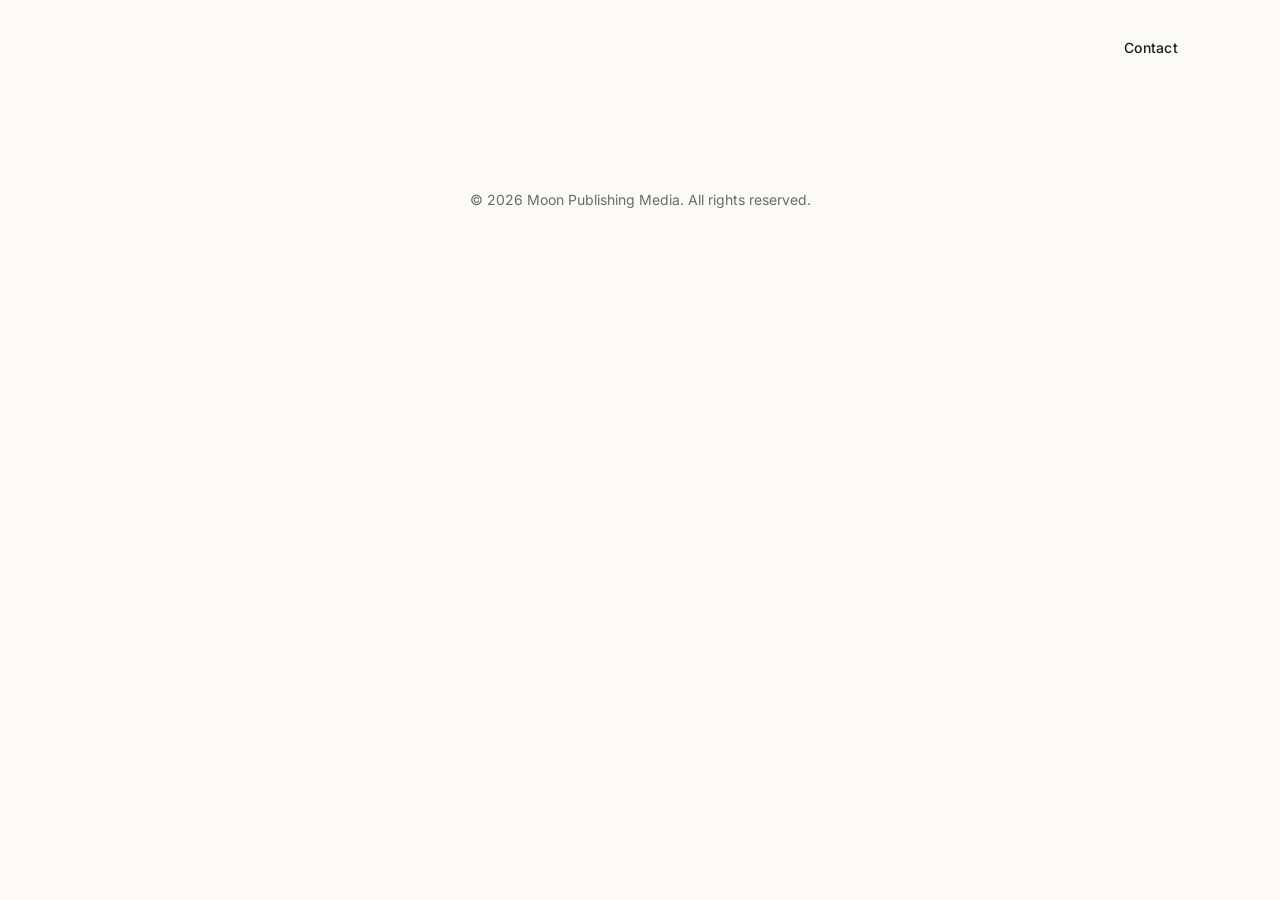
==== index.html @ 3772b5df "feat: Phase 2 foundational — shared header/footer, logo, base styles Add inline SVG crescent moon lo" ====
<!DOCTYPE html>
<html lang="en">
<head>
  <meta charset="UTF-8">
  <meta name="viewport" content="width=device-width, initial-scale=1.0">
  <title>Moon Publishing Media</title>
  <meta name="description" content="Moon Publishing Media is an independent publisher dedicated to wellness, self-care, and the stories that help us live better.">
  <link rel="preconnect" href="https://fonts.googleapis.com">
  <link rel="preconnect" href="https://fonts.gstatic.com" crossorigin>
  <link href="https://fonts.googleapis.com/css2?family=Cormorant+Garamond:wght@400;600;700&family=Inter:wght@400;500&display=swap" rel="stylesheet">
  <link rel="stylesheet" href="styles.css">
</head>
<body>
  <header class="site-header">
    <a href="/" class="logo-link" aria-label="Moon Publishing Media home">
      <svg role="img" aria-labelledby="logo-title logo-desc" viewBox="0 0 280 40" class="logo" xmlns="http://www.w3.org/2000/svg">
        <title id="logo-title">Moon Publishing Media</title>
        <desc id="logo-desc">Crescent moon icon with company wordmark</desc>
        <path d="M20 2C11 2 4 9.5 4 18.5S11 35 20 35c-5.5-3-9-8.5-9-15S14.5 5 20 2z" fill="currentColor"/>
        <text x="42" y="27" font-family="'Cormorant Garamond', serif" font-size="20" font-weight="600" fill="currentColor">Moon Publishing Media</text>
      </svg>
    </a>
    <nav>
      <a href="contact.html">Contact</a>
    </nav>
  </header>

  <main>
  </main>

  <footer class="site-footer">
    <p>&copy; 2026 Moon Publishing Media. All rights reserved.</p>
  </footer>
</body>
</html>
---- styles.css ----
/* ==========================================================================
   1. CSS Custom Properties
   ========================================================================== */

:root {
  /* Colors */
  --color-bg: #FAF9F6;
  --color-text: #1C1C1C;
  --color-accent: #C4A0A0;
  --color-text-muted: #6B6B6B;

  /* Typography */
  --font-heading: 'Cormorant Garamond', serif;
  --font-body: 'Inter', sans-serif;

  /* Font Sizes (1.25x modular scale with clamp) */
  --font-size-base: clamp(1rem, 1.5vw, 1.25rem);
  --font-size-sm: clamp(0.875rem, 1vw, 1rem);
  --font-size-lg: clamp(1.28rem, 2.5vw, 2rem);
  --font-size-xl: clamp(1.6rem, 3vw, 2.5rem);
  --font-size-2xl: clamp(2rem, 4vw, 3.125rem);

  /* Spacing */
  --spacing-unit: 1rem;
  --spacing-section: clamp(3rem, 8vw, 6rem);
  --spacing-page-margin: clamp(1.25rem, 4vw, 2rem);

  /* Layout */
  --max-width: 1140px;
}

/* ==========================================================================
   2. Reset
   ========================================================================== */

*,
*::before,
*::after {
  box-sizing: border-box;
  margin: 0;
  padding: 0;
}

body {
  line-height: 1.5;
  -webkit-font-smoothing: antialiased;
  -moz-osx-font-smoothing: grayscale;
}

img,
svg {
  display: block;
  max-width: 100%;
}

/* ==========================================================================
   3. Base / Typography
   ========================================================================== */

body {
  font-family: var(--font-body);
  font-size: var(--font-size-base);
  background-color: var(--color-bg);
  color: var(--color-text);
}

h1,
h2,
h3 {
  font-family: var(--font-heading);
  color: var(--color-text);
}

h1 {
  font-size: var(--font-size-2xl);
  font-weight: 700;
  line-height: 1.2;
}

h2 {
  font-size: var(--font-size-xl);
  font-weight: 600;
  line-height: 1.3;
}

h3 {
  font-size: var(--font-size-lg);
  font-weight: 600;
  line-height: 1.3;
}

a {
  color: var(--color-accent);
  text-decoration: underline;
  text-underline-offset: 0.15em;
}

a:hover {
  text-decoration-thickness: 2px;
}

a:focus-visible {
  outline: 2px solid var(--color-text);
  outline-offset: 2px;
}

/* ==========================================================================
   4. Layout
   ========================================================================== */

.site-header {
  display: flex;
  justify-content: space-between;
  align-items: center;
  padding: var(--spacing-unit) var(--spacing-page-margin);
  max-width: var(--max-width);
  margin: 0 auto;
}

main {
  max-width: var(--max-width);
  margin: 0 auto;
  padding: 0 var(--spacing-page-margin);
}

.site-footer {
  display: flex;
  flex-direction: column;
  align-items: center;
  padding: var(--spacing-section) var(--spacing-page-margin) calc(var(--spacing-unit) * 2);
  color: var(--color-text-muted);
  font-size: var(--font-size-sm);
}

/* ==========================================================================
   5. Components
   ========================================================================== */

/* Logo */
.logo-link {
  text-decoration: none;
  color: var(--color-text);
  display: flex;
  align-items: center;
}

.logo-link:hover {
  text-decoration: none;
}

.logo {
  max-width: 120px;
  height: auto;
  color: var(--color-text);
}

/* Nav */
.site-header nav a {
  font-family: var(--font-body);
  color: var(--color-text);
  text-decoration: none;
  font-size: var(--font-size-sm);
  font-weight: 500;
  letter-spacing: 0.02em;
}

.site-header nav a:hover {
  text-decoration: underline;
  text-underline-offset: 0.15em;
}

/* 6. Utilities */

/* ==========================================================================
   7. Media Queries (mobile-first, min-width)
   ========================================================================== */

@media (min-width: 768px) {
  .site-header {
    padding: calc(var(--spacing-unit) * 1.5) var(--spacing-page-margin);
  }

  .logo {
    max-width: 160px;
  }
}

@media (min-width: 1200px) {
  .site-header {
    padding: calc(var(--spacing-unit) * 2) var(--spacing-page-margin);
  }

  .logo {
    max-width: 180px;
  }
}
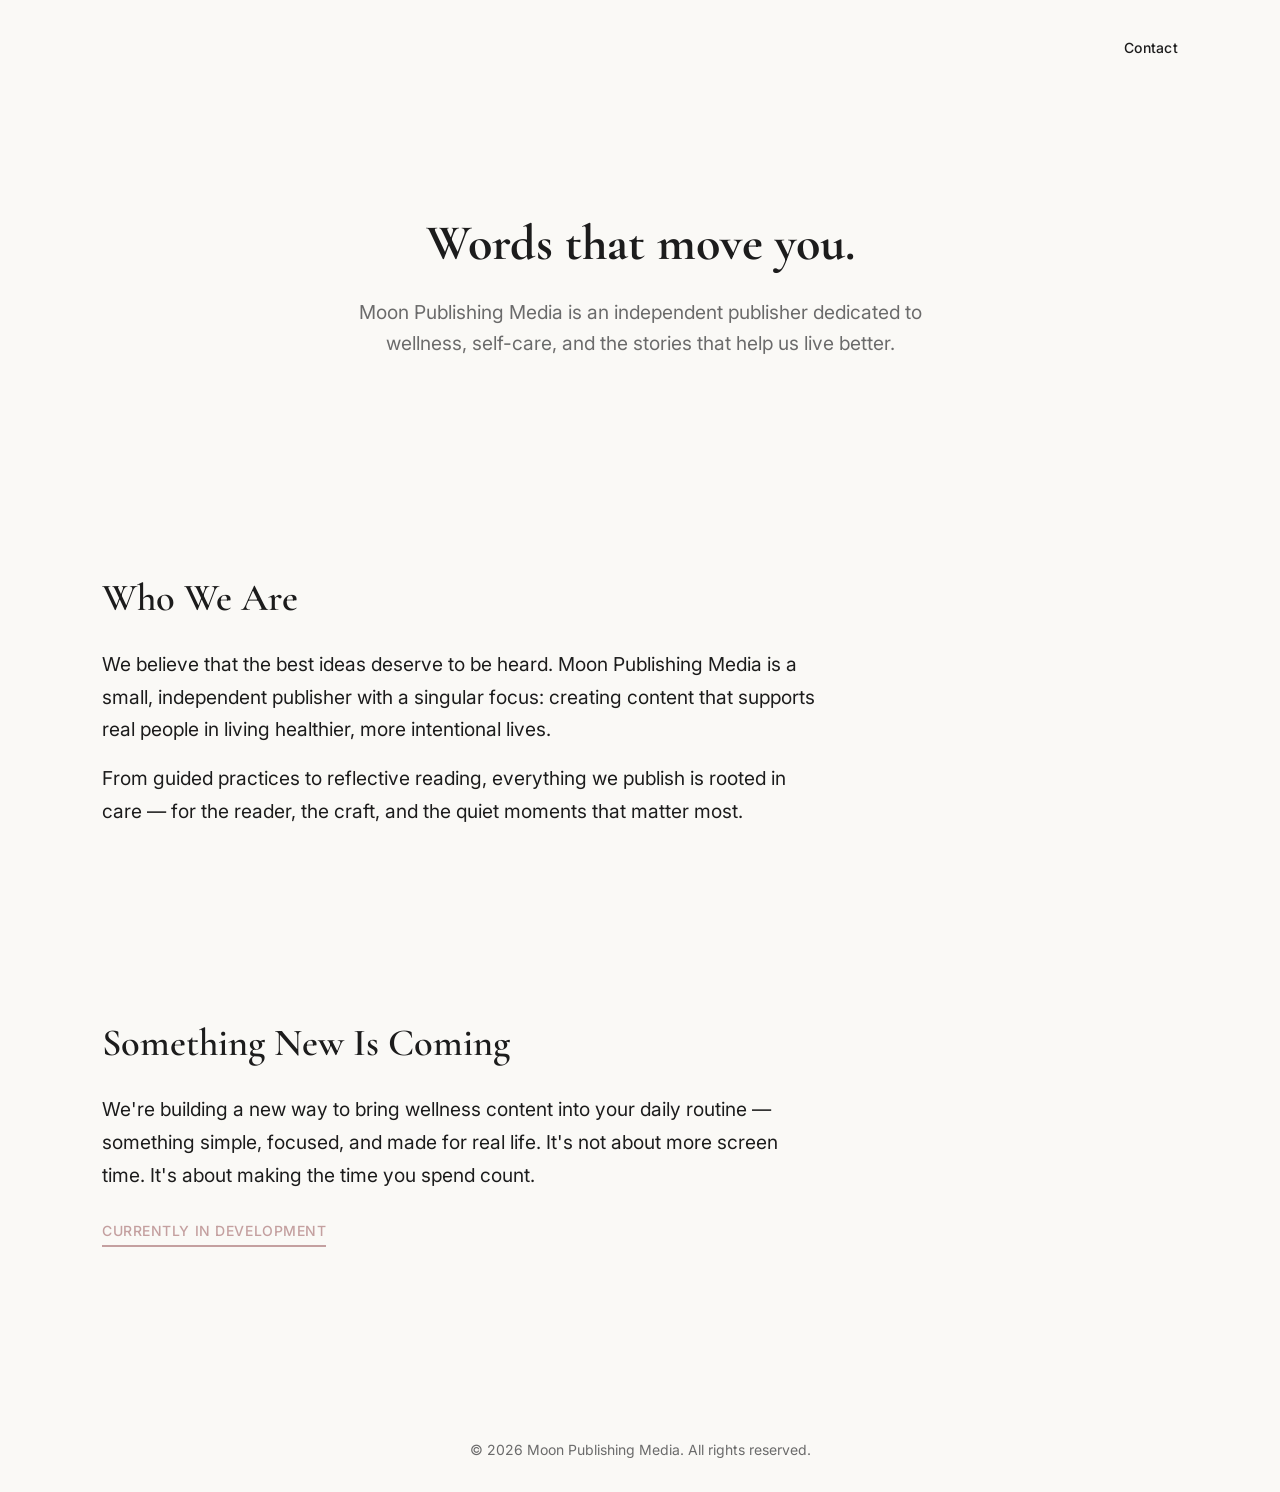
==== commit df7f8485: "feat: Phase 3 homepage content — hero, about, coming soon (US1) Add three content sections to index." ====
--- a/index.html
+++ b/index.html
@@ -26,6 +26,22 @@
   </header>
 
   <main>
+    <section class="hero">
+      <h1>Words that move you.</h1>
+      <p>Moon Publishing Media is an independent publisher dedicated to wellness, self-care, and the stories that help us live better.</p>
+    </section>
+
+    <section class="about">
+      <h2>Who We Are</h2>
+      <p>We believe that the best ideas deserve to be heard. Moon Publishing Media is a small, independent publisher with a singular focus: creating content that supports real people in living healthier, more intentional lives.</p>
+      <p>From guided practices to reflective reading, everything we publish is rooted in care — for the reader, the craft, and the quiet moments that matter most.</p>
+    </section>
+
+    <section class="coming-soon">
+      <h2>Something New Is Coming</h2>
+      <p>We're building a new way to bring wellness content into your daily routine — something simple, focused, and made for real life. It's not about more screen time. It's about making the time you spend count.</p>
+      <span class="status-label">Currently in development</span>
+    </section>
   </main>
 
   <footer class="site-footer">
--- a/styles.css
+++ b/styles.css
@@ -169,6 +169,69 @@
   text-underline-offset: 0.15em;
 }
 
+/* Hero */
+.hero {
+  text-align: center;
+  padding: var(--spacing-section) 0;
+}
+
+.hero h1 {
+  margin-bottom: calc(var(--spacing-unit) * 1.5);
+}
+
+.hero p {
+  max-width: 640px;
+  margin: 0 auto;
+  line-height: 1.6;
+  color: var(--color-text-muted);
+}
+
+/* About */
+.about {
+  padding: var(--spacing-section) 0;
+  max-width: 720px;
+}
+
+.about h2 {
+  margin-bottom: calc(var(--spacing-unit) * 1.5);
+}
+
+.about p {
+  line-height: 1.7;
+  margin-bottom: var(--spacing-unit);
+}
+
+.about p:last-child {
+  margin-bottom: 0;
+}
+
+/* Coming Soon */
+.coming-soon {
+  padding: var(--spacing-section) 0;
+  max-width: 720px;
+}
+
+.coming-soon h2 {
+  margin-bottom: calc(var(--spacing-unit) * 1.5);
+}
+
+.coming-soon p {
+  line-height: 1.7;
+  margin-bottom: calc(var(--spacing-unit) * 1.5);
+}
+
+.status-label {
+  display: inline-block;
+  font-family: var(--font-body);
+  font-size: var(--font-size-sm);
+  font-weight: 500;
+  color: var(--color-accent);
+  letter-spacing: 0.04em;
+  text-transform: uppercase;
+  border-bottom: 2px solid var(--color-accent);
+  padding-bottom: 0.25em;
+}
+
 /* 6. Utilities */
 
 /* ==========================================================================
@@ -183,6 +246,10 @@
   .logo {
     max-width: 160px;
   }
+
+  .hero p {
+    max-width: 540px;
+  }
 }
 
 @media (min-width: 1200px) {
@@ -193,4 +260,12 @@
   .logo {
     max-width: 180px;
   }
-}
+
+  .hero {
+    padding: calc(var(--spacing-section) * 1.25) 0;
+  }
+
+  .hero p {
+    max-width: 600px;
+  }
+}
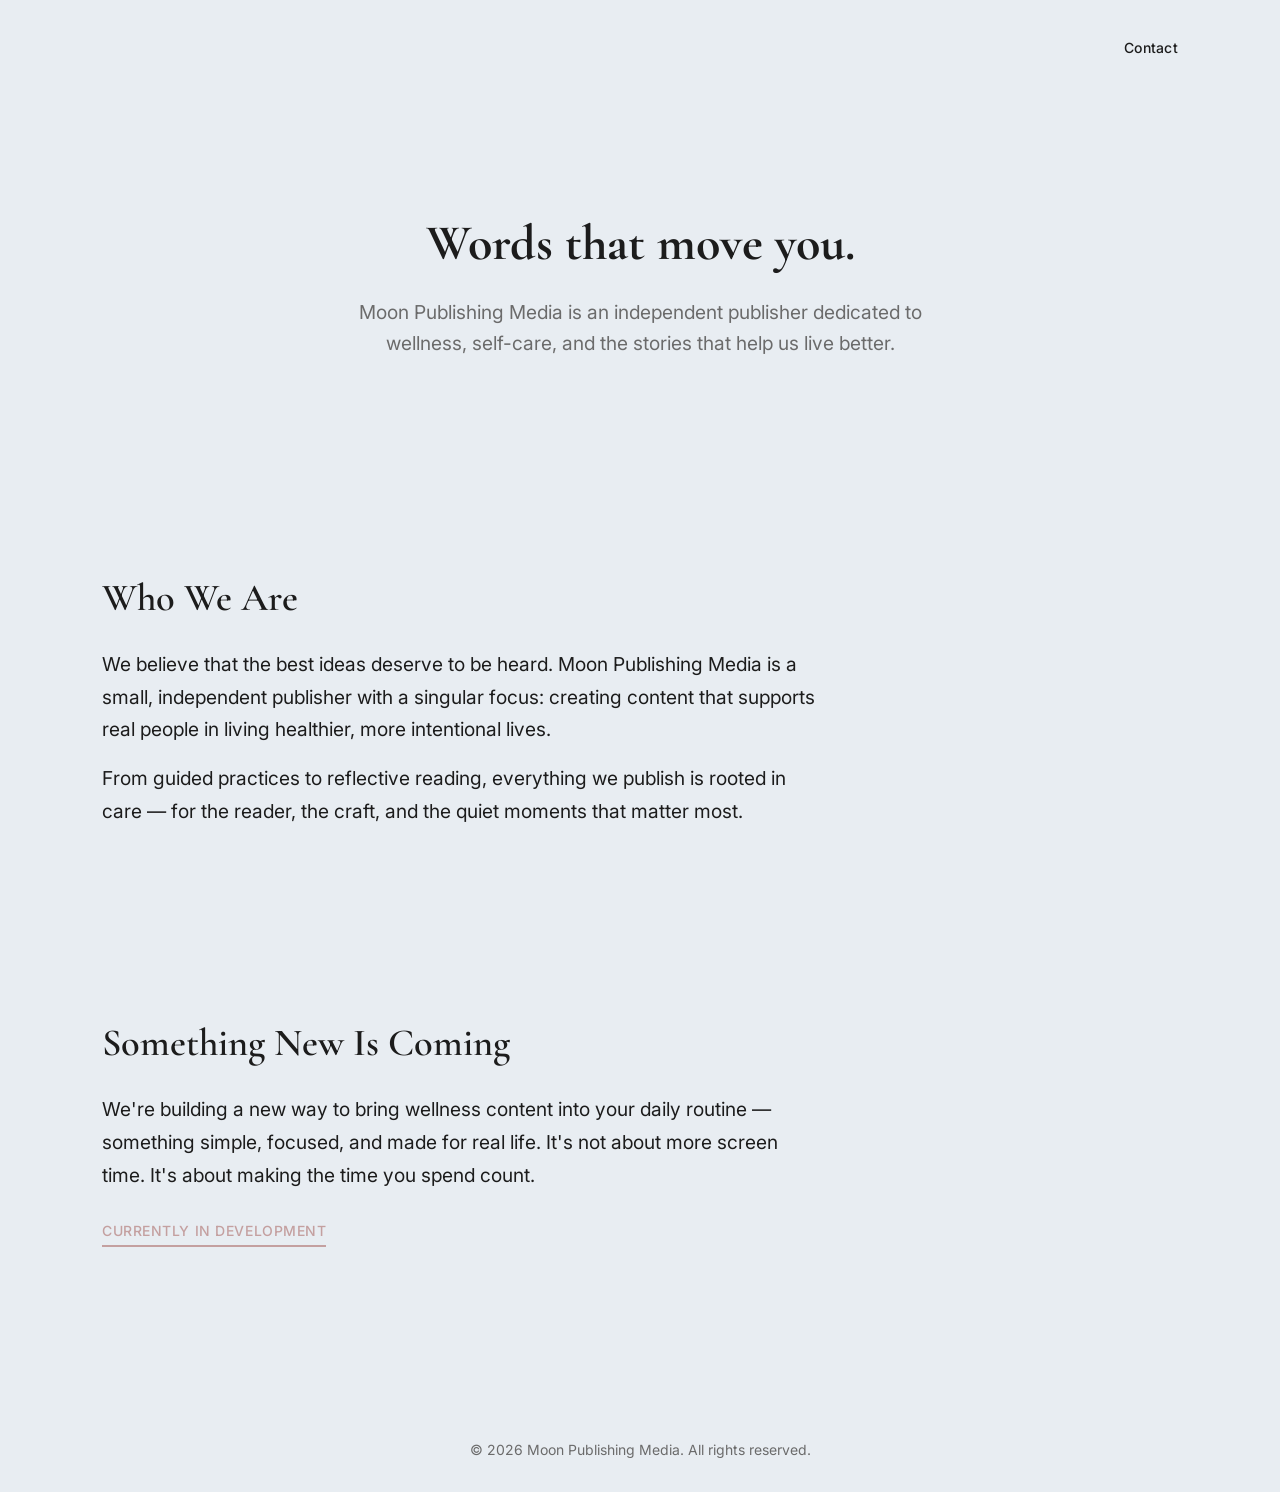
==== commit 1b17f685: "fix: replace invisible logo with visible dusty rose crescent + wordmark Crescent moon now fills #C4A" ====
--- a/index.html
+++ b/index.html
@@ -13,11 +13,11 @@
 <body>
   <header class="site-header">
     <a href="/" class="logo-link" aria-label="Moon Publishing Media home">
-      <svg role="img" aria-labelledby="logo-title logo-desc" viewBox="0 0 280 40" class="logo" xmlns="http://www.w3.org/2000/svg">
+      <svg role="img" aria-labelledby="logo-title logo-desc" viewBox="0 0 300 36" class="logo" xmlns="http://www.w3.org/2000/svg">
         <title id="logo-title">Moon Publishing Media</title>
         <desc id="logo-desc">Crescent moon icon with company wordmark</desc>
-        <path d="M20 2C11 2 4 9.5 4 18.5S11 35 20 35c-5.5-3-9-8.5-9-15S14.5 5 20 2z" fill="currentColor"/>
-        <text x="42" y="27" font-family="'Cormorant Garamond', serif" font-size="20" font-weight="600" fill="currentColor">Moon Publishing Media</text>
+        <path d="M16 1C8.8 3 4 9.8 4 18c0 8.2 4.8 15 12 17C20.4 32.6 22 25.6 22 18S20.4 3.4 16 1z" fill="#C4A0A0"/>
+        <text x="34" y="24" font-family="'Cormorant Garamond', serif" font-size="18" font-weight="600" fill="#1C1C1C" letter-spacing="0.5">Moon Publishing Media</text>
       </svg>
     </a>
     <nav>
--- a/styles.css
+++ b/styles.css
@@ -4,7 +4,7 @@
 
 :root {
   /* Colors */
-  --color-bg: #FAF9F6;
+  --color-bg: #E8EDF2;
   --color-text: #1C1C1C;
   --color-accent: #C4A0A0;
   --color-text-muted: #6B6B6B;
@@ -149,9 +149,8 @@
 }
 
 .logo {
-  max-width: 120px;
+  max-width: 200px;
   height: auto;
-  color: var(--color-text);
 }
 
 /* Nav */
@@ -232,6 +231,47 @@
   padding-bottom: 0.25em;
 }
 
+/* Contact */
+.contact {
+  padding: var(--spacing-section) 0;
+  text-align: center;
+}
+
+.contact h1 {
+  margin-bottom: calc(var(--spacing-unit) * 1.5);
+}
+
+.contact p {
+  max-width: 540px;
+  margin: 0 auto calc(var(--spacing-unit) * 2.5);
+  line-height: 1.7;
+  color: var(--color-text-muted);
+}
+
+.email-link {
+  display: inline-block;
+  background-color: var(--color-accent);
+  color: var(--color-bg);
+  text-decoration: none;
+  font-family: var(--font-body);
+  font-size: var(--font-size-base);
+  font-weight: 500;
+  padding: 0.875rem 2rem;
+  min-height: 44px;
+  min-width: 44px;
+  letter-spacing: 0.01em;
+}
+
+.email-link:hover {
+  text-decoration: underline;
+  text-underline-offset: 0.15em;
+}
+
+.email-link:focus-visible {
+  outline: 2px solid var(--color-text);
+  outline-offset: 2px;
+}
+
 /* 6. Utilities */
 
 /* ==========================================================================
@@ -244,7 +284,7 @@
   }
 
   .logo {
-    max-width: 160px;
+    max-width: 240px;
   }
 
   .hero p {
@@ -258,7 +298,7 @@
   }
 
   .logo {
-    max-width: 180px;
+    max-width: 280px;
   }
 
   .hero {
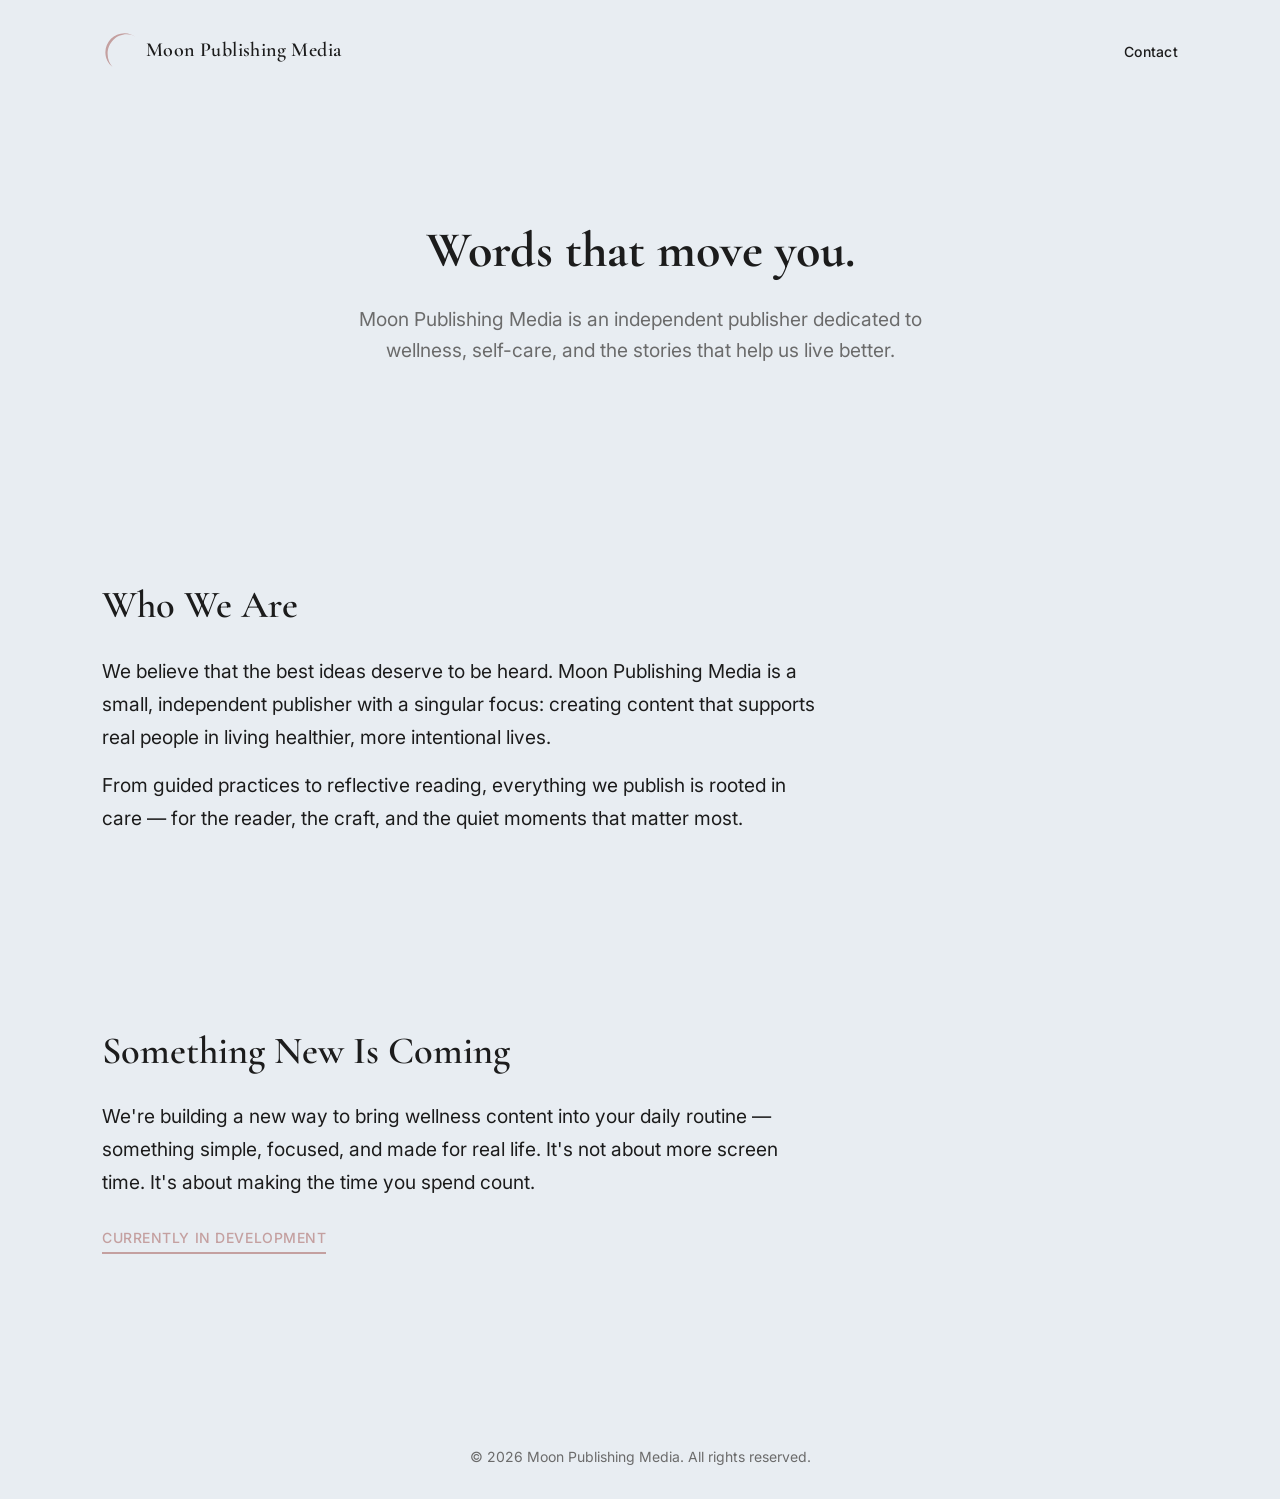
==== commit 34410383: "fix: use HTML wordmark instead of SVG text for reliable logo rendering SVG <text> elements don't rel" ====
--- a/index.html
+++ b/index.html
@@ -13,12 +13,10 @@
 <body>
   <header class="site-header">
     <a href="/" class="logo-link" aria-label="Moon Publishing Media home">
-      <svg role="img" aria-labelledby="logo-title logo-desc" viewBox="0 0 300 36" class="logo" xmlns="http://www.w3.org/2000/svg">
-        <title id="logo-title">Moon Publishing Media</title>
-        <desc id="logo-desc">Crescent moon icon with company wordmark</desc>
-        <path d="M16 1C8.8 3 4 9.8 4 18c0 8.2 4.8 15 12 17C20.4 32.6 22 25.6 22 18S20.4 3.4 16 1z" fill="#C4A0A0"/>
-        <text x="34" y="24" font-family="'Cormorant Garamond', serif" font-size="18" font-weight="600" fill="#1C1C1C" letter-spacing="0.5">Moon Publishing Media</text>
+      <svg aria-hidden="true" viewBox="0 0 32 32" class="logo-icon" xmlns="http://www.w3.org/2000/svg">
+        <path d="M22 2C12.6 2 5 9.8 5 19.5c0 4.5 1.7 8.6 4.4 11.5C5.6 28.2 3 23.5 3 18 3 8.6 10.6 1 20 1c4 0 7.6 1.5 10.4 3.9C27.8 2.7 25 2 22 2z" fill="#C4A0A0"/>
       </svg>
+      <span class="logo-wordmark">Moon Publishing Media</span>
     </a>
     <nav>
       <a href="contact.html">Contact</a>
--- a/styles.css
+++ b/styles.css
@@ -148,9 +148,19 @@
   text-decoration: none;
 }
 
-.logo {
-  max-width: 200px;
-  height: auto;
+.logo-icon {
+  width: 28px;
+  height: 28px;
+  flex-shrink: 0;
+  margin-right: 0.5rem;
+}
+
+.logo-wordmark {
+  font-family: var(--font-heading);
+  font-size: clamp(1rem, 2vw, 1.25rem);
+  font-weight: 600;
+  color: var(--color-text);
+  letter-spacing: 0.02em;
 }
 
 /* Nav */
@@ -283,8 +293,9 @@
     padding: calc(var(--spacing-unit) * 1.5) var(--spacing-page-margin);
   }
 
-  .logo {
-    max-width: 240px;
+  .logo-icon {
+    width: 32px;
+    height: 32px;
   }
 
   .hero p {
@@ -297,8 +308,9 @@
     padding: calc(var(--spacing-unit) * 2) var(--spacing-page-margin);
   }
 
-  .logo {
-    max-width: 280px;
+  .logo-icon {
+    width: 36px;
+    height: 36px;
   }
 
   .hero {
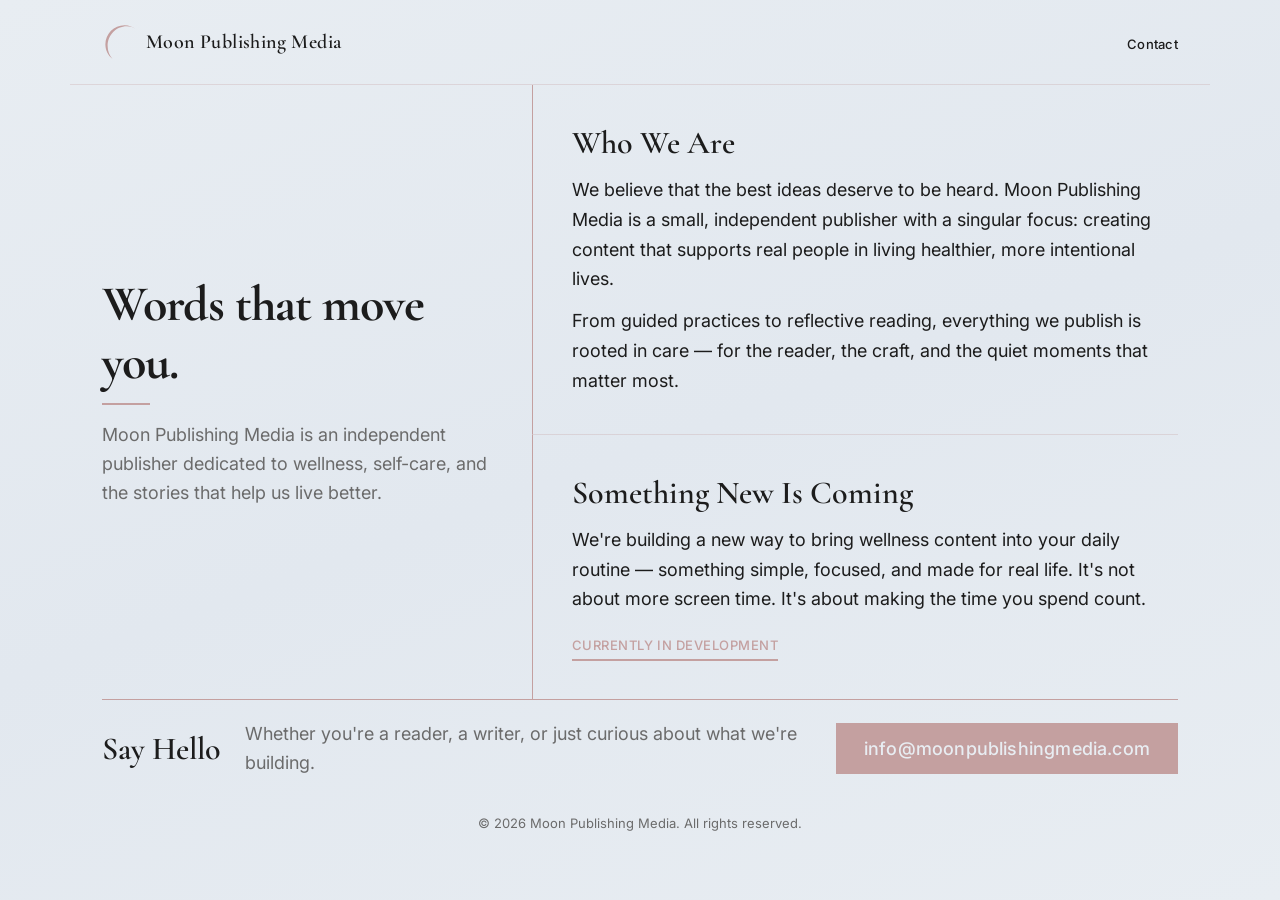
==== commit 2cb70c0e: "redesign: consolidate into single-page editorial grid layout Merge all content into one page with a " ====
--- a/index.html
+++ b/index.html
@@ -19,11 +19,11 @@
       <span class="logo-wordmark">Moon Publishing Media</span>
     </a>
     <nav>
-      <a href="contact.html">Contact</a>
+      <a href="#contact">Contact</a>
     </nav>
   </header>
 
-  <main>
+  <main class="page-grid">
     <section class="hero">
       <h1>Words that move you.</h1>
       <p>Moon Publishing Media is an independent publisher dedicated to wellness, self-care, and the stories that help us live better.</p>
@@ -40,6 +40,12 @@
       <p>We're building a new way to bring wellness content into your daily routine — something simple, focused, and made for real life. It's not about more screen time. It's about making the time you spend count.</p>
       <span class="status-label">Currently in development</span>
     </section>
+
+    <section class="contact" id="contact">
+      <h2>Say Hello</h2>
+      <p>Whether you're a reader, a writer, or just curious about what we're building.</p>
+      <a href="mailto:info@moonpublishingmedia.com" class="email-link">info@moonpublishingmedia.com</a>
+    </section>
   </main>
 
   <footer class="site-footer">
--- a/styles.css
+++ b/styles.css
@@ -14,15 +14,17 @@
   --font-body: 'Inter', sans-serif;
 
   /* Font Sizes (1.25x modular scale with clamp) */
-  --font-size-base: clamp(1rem, 1.5vw, 1.25rem);
-  --font-size-sm: clamp(0.875rem, 1vw, 1rem);
+  --font-size-base: clamp(1rem, 1.5vw, 1.125rem);
+  --font-size-sm: clamp(0.8125rem, 1vw, 0.9375rem);
   --font-size-lg: clamp(1.28rem, 2.5vw, 2rem);
-  --font-size-xl: clamp(1.6rem, 3vw, 2.5rem);
+  --font-size-xl: clamp(1.5rem, 2.5vw, 2rem);
   --font-size-2xl: clamp(2rem, 4vw, 3.125rem);
 
   /* Spacing */
   --spacing-unit: 1rem;
-  --spacing-section: clamp(3rem, 8vw, 6rem);
+  --spacing-section: clamp(1.5rem, 3vw, 2.5rem);
+  --spacing-section-sm: clamp(0.75rem, 2vw, 1.25rem);
+  --spacing-gutter: clamp(1.5rem, 3vw, 2.5rem);
   --spacing-page-margin: clamp(1.25rem, 4vw, 2rem);
 
   /* Layout */
@@ -32,6 +34,10 @@
 /* ==========================================================================
    2. Reset
    ========================================================================== */
+
+html {
+  scroll-behavior: smooth;
+}
 
 *,
 *::before,
@@ -60,8 +66,10 @@
 body {
   font-family: var(--font-body);
   font-size: var(--font-size-base);
-  background-color: var(--color-bg);
-  color: var(--color-text);
+  background: linear-gradient(160deg, var(--color-bg) 0%, #E2E8EF 50%, var(--color-bg) 100%);
+  background-attachment: fixed;
+  color: var(--color-text);
+  min-height: 100vh;
 }
 
 h1,
@@ -74,13 +82,13 @@
 h1 {
   font-size: var(--font-size-2xl);
   font-weight: 700;
-  line-height: 1.2;
+  line-height: 1.15;
 }
 
 h2 {
   font-size: var(--font-size-xl);
   font-weight: 600;
-  line-height: 1.3;
+  line-height: 1.25;
 }
 
 h3 {
@@ -115,21 +123,22 @@
   padding: var(--spacing-unit) var(--spacing-page-margin);
   max-width: var(--max-width);
   margin: 0 auto;
-}
-
-main {
+  border-bottom: 1px solid rgba(196, 160, 160, 0.3);
+}
+
+.page-grid {
   max-width: var(--max-width);
   margin: 0 auto;
   padding: 0 var(--spacing-page-margin);
 }
 
 .site-footer {
-  display: flex;
-  flex-direction: column;
-  align-items: center;
-  padding: var(--spacing-section) var(--spacing-page-margin) calc(var(--spacing-unit) * 2);
+  text-align: center;
+  padding: var(--spacing-unit) var(--spacing-page-margin);
   color: var(--color-text-muted);
   font-size: var(--font-size-sm);
+  max-width: var(--max-width);
+  margin: 0 auto;
 }
 
 /* ==========================================================================
@@ -180,34 +189,41 @@
 
 /* Hero */
 .hero {
-  text-align: center;
   padding: var(--spacing-section) 0;
 }
 
 .hero h1 {
-  margin-bottom: calc(var(--spacing-unit) * 1.5);
+  margin-bottom: 1rem;
+  letter-spacing: -0.02em;
+}
+
+.hero h1::after {
+  content: '';
+  display: block;
+  width: 3rem;
+  height: 2px;
+  background-color: var(--color-accent);
+  margin-top: 0.75rem;
 }
 
 .hero p {
-  max-width: 640px;
-  margin: 0 auto;
   line-height: 1.6;
   color: var(--color-text-muted);
+  max-width: 540px;
 }
 
 /* About */
 .about {
   padding: var(--spacing-section) 0;
-  max-width: 720px;
 }
 
 .about h2 {
-  margin-bottom: calc(var(--spacing-unit) * 1.5);
+  margin-bottom: 0.75rem;
 }
 
 .about p {
-  line-height: 1.7;
-  margin-bottom: var(--spacing-unit);
+  line-height: 1.65;
+  margin-bottom: 0.75rem;
 }
 
 .about p:last-child {
@@ -217,16 +233,15 @@
 /* Coming Soon */
 .coming-soon {
   padding: var(--spacing-section) 0;
-  max-width: 720px;
 }
 
 .coming-soon h2 {
-  margin-bottom: calc(var(--spacing-unit) * 1.5);
+  margin-bottom: 0.75rem;
 }
 
 .coming-soon p {
-  line-height: 1.7;
-  margin-bottom: calc(var(--spacing-unit) * 1.5);
+  line-height: 1.65;
+  margin-bottom: 1rem;
 }
 
 .status-label {
@@ -243,18 +258,19 @@
 
 /* Contact */
 .contact {
+  display: flex;
+  flex-direction: column;
+  gap: 0.75rem;
   padding: var(--spacing-section) 0;
-  text-align: center;
-}
-
-.contact h1 {
-  margin-bottom: calc(var(--spacing-unit) * 1.5);
+  border-top: 1px solid var(--color-accent);
+}
+
+.contact h2 {
+  font-size: var(--font-size-lg);
 }
 
 .contact p {
-  max-width: 540px;
-  margin: 0 auto calc(var(--spacing-unit) * 2.5);
-  line-height: 1.7;
+  line-height: 1.6;
   color: var(--color-text-muted);
 }
 
@@ -266,15 +282,17 @@
   font-family: var(--font-body);
   font-size: var(--font-size-base);
   font-weight: 500;
-  padding: 0.875rem 2rem;
+  padding: 0.75rem 1.75rem;
   min-height: 44px;
   min-width: 44px;
   letter-spacing: 0.01em;
+  align-self: flex-start;
 }
 
 .email-link:hover {
   text-decoration: underline;
   text-underline-offset: 0.15em;
+  color: var(--color-bg);
 }
 
 .email-link:focus-visible {
@@ -282,15 +300,13 @@
   outline-offset: 2px;
 }
 
-/* 6. Utilities */
-
-/* ==========================================================================
-   7. Media Queries (mobile-first, min-width)
+/* ==========================================================================
+   6. Media Queries (mobile-first, min-width)
    ========================================================================== */
 
 @media (min-width: 768px) {
   .site-header {
-    padding: calc(var(--spacing-unit) * 1.5) var(--spacing-page-margin);
+    padding: calc(var(--spacing-unit) * 1.25) var(--spacing-page-margin);
   }
 
   .logo-icon {
@@ -298,14 +314,65 @@
     height: 32px;
   }
 
-  .hero p {
-    max-width: 540px;
+  /* Two-column editorial grid */
+  .page-grid {
+    display: grid;
+    grid-template-columns: 5fr 7fr;
+    grid-template-rows: auto auto auto;
+    grid-template-areas:
+      "hero  about"
+      "hero  soon"
+      "contact contact";
+  }
+
+  .hero {
+    grid-area: hero;
+    display: flex;
+    flex-direction: column;
+    justify-content: center;
+    padding: var(--spacing-section) var(--spacing-gutter) var(--spacing-section) 0;
+    position: relative;
+  }
+
+  .about {
+    grid-area: about;
+    border-left: 1px solid var(--color-accent);
+    padding: var(--spacing-section) 0 var(--spacing-section) var(--spacing-gutter);
+  }
+
+  .coming-soon {
+    grid-area: soon;
+    border-left: 1px solid var(--color-accent);
+    border-top: 1px solid rgba(196, 160, 160, 0.3);
+    padding: var(--spacing-section) 0 var(--spacing-section) var(--spacing-gutter);
+  }
+
+  /* Contact as horizontal bar */
+  .contact {
+    grid-area: contact;
+    flex-direction: row;
+    align-items: center;
+    gap: 1.5rem;
+    padding: var(--spacing-section-sm) 0;
+  }
+
+  .contact h2 {
+    flex-shrink: 0;
+  }
+
+  .contact p {
+    flex: 1;
+  }
+
+  .email-link {
+    flex-shrink: 0;
+    align-self: center;
   }
 }
 
 @media (min-width: 1200px) {
   .site-header {
-    padding: calc(var(--spacing-unit) * 2) var(--spacing-page-margin);
+    padding: calc(var(--spacing-unit) * 1.5) var(--spacing-page-margin);
   }
 
   .logo-icon {
@@ -313,11 +380,7 @@
     height: 36px;
   }
 
-  .hero {
-    padding: calc(var(--spacing-section) * 1.25) 0;
-  }
-
-  .hero p {
-    max-width: 600px;
-  }
-}
+  .page-grid {
+    grid-template-columns: 2fr 3fr;
+  }
+}
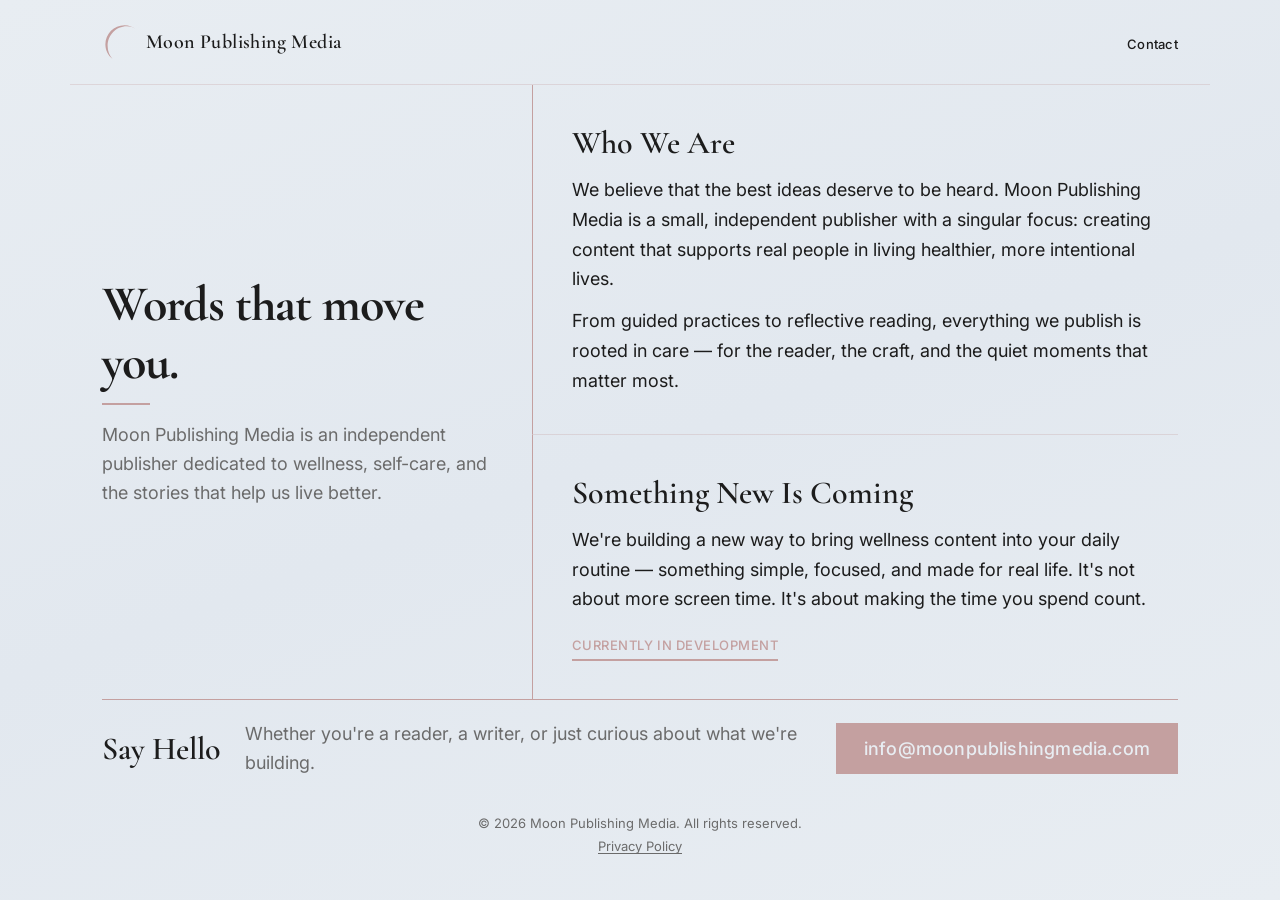
==== commit ea8ef5c9: "feat: add privacy policy page for Stream Reader app Add privacy.html with matching site header/foote" ====
--- a/index.html
+++ b/index.html
@@ -50,6 +50,7 @@
 
   <footer class="site-footer">
     <p>&copy; 2026 Moon Publishing Media. All rights reserved.</p>
+    <p class="footer-links"><a href="privacy.html">Privacy Policy</a></p>
   </footer>
 </body>
 </html>
--- a/styles.css
+++ b/styles.css
@@ -300,6 +300,54 @@
   outline-offset: 2px;
 }
 
+/* Prose pages (privacy, etc.) */
+.page-prose {
+  max-width: 640px;
+  margin: 0 auto;
+  padding: var(--spacing-section) var(--spacing-page-margin);
+}
+
+.page-prose h1 {
+  margin-bottom: 0.5rem;
+}
+
+.page-prose h1::after {
+  content: '';
+  display: block;
+  width: 3rem;
+  height: 2px;
+  background-color: var(--color-accent);
+  margin-top: 0.75rem;
+}
+
+.page-prose .policy-subtitle {
+  font-family: var(--font-body);
+  font-size: var(--font-size-sm);
+  color: var(--color-text-muted);
+  margin-bottom: 2rem;
+}
+
+.page-prose h2 {
+  font-size: var(--font-size-lg);
+  margin-top: 2rem;
+  margin-bottom: 0.5rem;
+}
+
+.page-prose p {
+  line-height: 1.7;
+  margin-bottom: 0.75rem;
+}
+
+/* Footer links */
+.footer-links {
+  margin-top: 0.25rem;
+}
+
+.footer-links a {
+  font-size: var(--font-size-sm);
+  color: var(--color-text-muted);
+}
+
 /* ==========================================================================
    6. Media Queries (mobile-first, min-width)
    ========================================================================== */
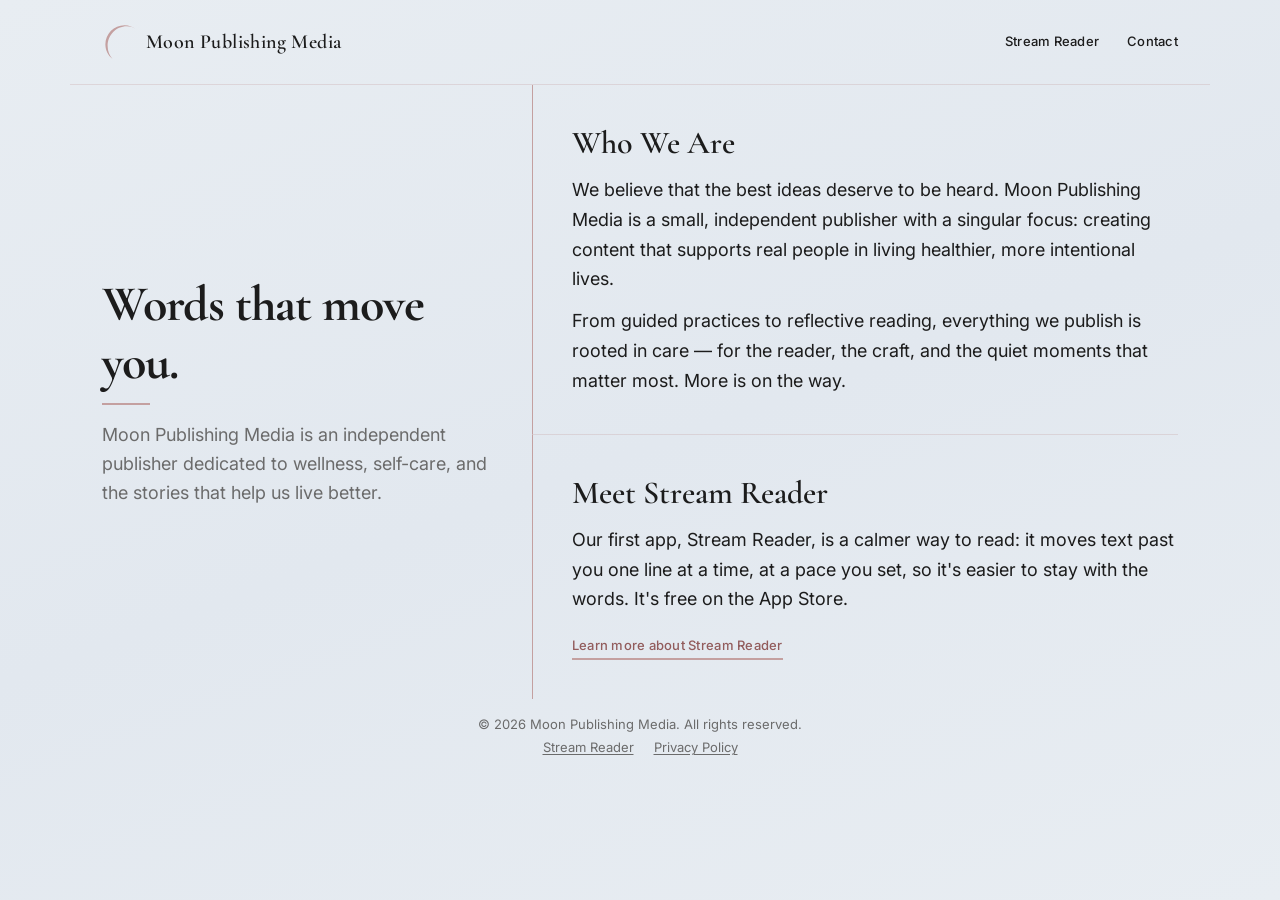
==== commit 33641274: "feat: add Stream Reader product page and professionalize the site Build a dedicated streamreader.htm" ====
--- a/index.html
+++ b/index.html
@@ -3,8 +3,15 @@
 <head>
   <meta charset="UTF-8">
   <meta name="viewport" content="width=device-width, initial-scale=1.0">
-  <title>Moon Publishing Media</title>
-  <meta name="description" content="Moon Publishing Media is an independent publisher dedicated to wellness, self-care, and the stories that help us live better.">
+  <title>Moon Publishing Media — Words that move you.</title>
+  <meta name="description" content="Moon Publishing Media is an independent publisher dedicated to wellness, self-care, and the stories that help us live better — and the maker of Stream Reader, a calmer way to read.">
+  <link rel="icon" href="assets/favicon.svg">
+  <meta property="og:type" content="website">
+  <meta property="og:title" content="Moon Publishing Media — Words that move you.">
+  <meta property="og:description" content="An independent self-care publisher, and the maker of Stream Reader, a calmer way to read.">
+  <meta property="og:image" content="assets/og-image.svg">
+  <meta property="og:url" content="https://moonpublishingmedia.com/">
+  <meta name="twitter:card" content="summary_large_image">
   <link rel="preconnect" href="https://fonts.googleapis.com">
   <link rel="preconnect" href="https://fonts.gstatic.com" crossorigin>
   <link href="https://fonts.googleapis.com/css2?family=Cormorant+Garamond:wght@400;600;700&family=Inter:wght@400;500&display=swap" rel="stylesheet">
@@ -19,7 +26,8 @@
       <span class="logo-wordmark">Moon Publishing Media</span>
     </a>
     <nav>
-      <a href="#contact">Contact</a>
+      <a href="streamreader.html">Stream Reader</a>
+      <a href="contact.html">Contact</a>
     </nav>
   </header>
 
@@ -32,25 +40,26 @@
     <section class="about">
       <h2>Who We Are</h2>
       <p>We believe that the best ideas deserve to be heard. Moon Publishing Media is a small, independent publisher with a singular focus: creating content that supports real people in living healthier, more intentional lives.</p>
-      <p>From guided practices to reflective reading, everything we publish is rooted in care — for the reader, the craft, and the quiet moments that matter most.</p>
+      <p>From guided practices to reflective reading, everything we publish is rooted in care — for the reader, the craft, and the quiet moments that matter most. More is on the way.</p>
     </section>
 
-    <section class="coming-soon">
-      <h2>Something New Is Coming</h2>
-      <p>We're building a new way to bring wellness content into your daily routine — something simple, focused, and made for real life. It's not about more screen time. It's about making the time you spend count.</p>
-      <span class="status-label">Currently in development</span>
-    </section>
-
-    <section class="contact" id="contact">
-      <h2>Say Hello</h2>
-      <p>Whether you're a reader, a writer, or just curious about what we're building.</p>
-      <a href="mailto:info@moonpublishingmedia.com" class="email-link">info@moonpublishingmedia.com</a>
+    <section class="stream-reader-teaser">
+      <h2>Meet Stream Reader</h2>
+      <p>Our first app, Stream Reader, is a calmer way to read: it moves text past you one line at a time, at a pace you set, so it's easier to stay with the words. It's free on the App Store.</p>
+      <a href="streamreader.html" class="teaser-link">Learn more about Stream Reader</a>
     </section>
   </main>
 
   <footer class="site-footer">
     <p>&copy; 2026 Moon Publishing Media. All rights reserved.</p>
-    <p class="footer-links"><a href="privacy.html">Privacy Policy</a></p>
+    <p class="footer-links">
+      <a href="streamreader.html">Stream Reader</a>
+      <a href="privacy.html">Privacy Policy</a>
+    </p>
   </footer>
+
+  <!-- Cookieless, privacy-respecting analytics (Vercel Web Analytics). Sets no
+       cookies, collects no personal data — the only script on the site. -->
+  <script defer src="/_vercel/insights/script.js"></script>
 </body>
 </html>
--- a/styles.css
+++ b/styles.css
@@ -6,8 +6,12 @@
   /* Colors */
   --color-bg: #E8EDF2;
   --color-text: #1C1C1C;
-  --color-accent: #C4A0A0;
+  --color-accent: #C4A0A0;            /* decorative dusty rose (fills, borders, rules) */
+  --color-accent-text: #925C5C;       /* darker rose for link/CTA text — meets WCAG AA (4.5:1) on --color-bg */
   --color-text-muted: #6B6B6B;
+  /* Stream Reader secondary accent (app blue). Placeholder value — finalize
+     from the real app artwork and re-check contrast (FR-021) during US1. */
+  --color-accent-app: #2F6FED;
 
   /* Typography */
   --font-heading: 'Cormorant Garamond', serif;
@@ -98,7 +102,7 @@
 }
 
 a {
-  color: var(--color-accent);
+  color: var(--color-accent-text);
   text-decoration: underline;
   text-underline-offset: 0.15em;
 }
@@ -173,6 +177,12 @@
 }
 
 /* Nav */
+.site-header nav {
+  display: flex;
+  gap: clamp(1rem, 3vw, 1.75rem);
+  align-items: center;
+}
+
 .site-header nav a {
   font-family: var(--font-body);
   color: var(--color-text);
@@ -180,11 +190,17 @@
   font-size: var(--font-size-sm);
   font-weight: 500;
   letter-spacing: 0.02em;
+  white-space: nowrap;
 }
 
 .site-header nav a:hover {
   text-decoration: underline;
   text-underline-offset: 0.15em;
+}
+
+.site-header nav a:focus-visible {
+  outline: 2px solid var(--color-text);
+  outline-offset: 2px;
 }
 
 /* Hero */
@@ -230,54 +246,41 @@
   margin-bottom: 0;
 }
 
-/* Coming Soon */
-.coming-soon {
+/* Stream Reader teaser (homepage) */
+.stream-reader-teaser {
   padding: var(--spacing-section) 0;
 }
 
-.coming-soon h2 {
+.stream-reader-teaser h2 {
   margin-bottom: 0.75rem;
 }
 
-.coming-soon p {
+.stream-reader-teaser p {
   line-height: 1.65;
   margin-bottom: 1rem;
 }
 
-.status-label {
+.teaser-link {
   display: inline-block;
   font-family: var(--font-body);
   font-size: var(--font-size-sm);
   font-weight: 500;
-  color: var(--color-accent);
-  letter-spacing: 0.04em;
-  text-transform: uppercase;
+  color: var(--color-accent-text);
+  letter-spacing: 0.02em;
+  text-decoration: none;
   border-bottom: 2px solid var(--color-accent);
-  padding-bottom: 0.25em;
-}
-
-/* Contact */
-.contact {
-  display: flex;
-  flex-direction: column;
-  gap: 0.75rem;
-  padding: var(--spacing-section) 0;
-  border-top: 1px solid var(--color-accent);
-}
-
-.contact h2 {
-  font-size: var(--font-size-lg);
-}
-
-.contact p {
-  line-height: 1.6;
-  color: var(--color-text-muted);
+  padding-bottom: 0.2em;
+}
+
+.teaser-link:hover {
+  color: var(--color-text);
+  border-bottom-color: var(--color-text);
 }
 
 .email-link {
   display: inline-block;
-  background-color: var(--color-accent);
-  color: var(--color-bg);
+  background-color: var(--color-accent-text);
+  color: #FFFFFF;
   text-decoration: none;
   font-family: var(--font-body);
   font-size: var(--font-size-base);
@@ -292,7 +295,7 @@
 .email-link:hover {
   text-decoration: underline;
   text-underline-offset: 0.15em;
-  color: var(--color-bg);
+  color: #FFFFFF;
 }
 
 .email-link:focus-visible {
@@ -341,11 +344,199 @@
 /* Footer links */
 .footer-links {
   margin-top: 0.25rem;
+  display: flex;
+  flex-wrap: wrap;
+  justify-content: center;
+  gap: 0.5rem 1.25rem;
 }
 
 .footer-links a {
   font-size: var(--font-size-sm);
   color: var(--color-text-muted);
+}
+
+/* Demo media: animated by default, static fallback under reduced-motion.
+   No JavaScript — the swap is CSS-only. (FR-022) */
+.demo-media .demo-static {
+  display: none;
+}
+
+@media (prefers-reduced-motion: reduce) {
+  .demo-media .demo-animated {
+    display: none;
+  }
+
+  .demo-media .demo-static {
+    display: block;
+  }
+}
+
+/* --------------------------------------------------------------------------
+   Stream Reader product page
+   -------------------------------------------------------------------------- */
+
+.sr-page {
+  max-width: var(--max-width);
+  margin: 0 auto;
+  padding: 0 var(--spacing-page-margin);
+}
+
+.sr-page section,
+.sr-page aside {
+  padding: var(--spacing-section) 0;
+  border-top: 1px solid rgba(196, 160, 160, 0.3);
+}
+
+.sr-page > .sr-hero {
+  border-top: none;
+}
+
+.sr-page h2 {
+  margin-bottom: 1rem;
+}
+
+/* Hero */
+.sr-hero {
+  text-align: center;
+  display: flex;
+  flex-direction: column;
+  align-items: center;
+}
+
+.sr-app-icon {
+  width: 96px;
+  height: 96px;
+  border-radius: 22px;
+  margin-bottom: 1rem;
+}
+
+.sr-hero h1 {
+  margin-bottom: 0.5rem;
+}
+
+.sr-tagline {
+  font-family: var(--font-heading);
+  font-size: var(--font-size-lg);
+  color: var(--color-accent-app);
+  margin-bottom: 1rem;
+}
+
+.sr-hero-lede {
+  max-width: 46ch;
+  color: var(--color-text-muted);
+  line-height: 1.6;
+  margin-bottom: 1.75rem;
+}
+
+/* CTA group (hero + closing) */
+.sr-cta-group {
+  display: flex;
+  flex-direction: column;
+  align-items: center;
+  gap: 0.75rem;
+}
+
+.sr-badge-link {
+  display: inline-block;
+  text-decoration: none;
+  border-radius: 12px;
+}
+
+.sr-badge-link img {
+  border-radius: 12px;
+}
+
+.sr-secondary-link {
+  font-size: var(--font-size-sm);
+  color: var(--color-text-muted);
+  text-decoration-color: var(--color-accent-app);
+}
+
+/* What it does */
+.sr-what-media {
+  margin-bottom: 1.5rem;
+}
+
+.sr-what-media img {
+  width: 100%;
+  height: auto;
+  border-radius: 12px;
+  border: 1px solid rgba(47, 111, 237, 0.35);
+}
+
+.sr-what-copy p {
+  line-height: 1.65;
+  color: var(--color-text-muted);
+  margin-bottom: 0.75rem;
+  max-width: 60ch;
+}
+
+.sr-what-copy p:last-child {
+  margin-bottom: 0;
+}
+
+/* Features */
+.sr-feature-grid {
+  display: grid;
+  gap: var(--spacing-gutter);
+}
+
+.sr-feature {
+  margin: 0;
+}
+
+.sr-feature img {
+  width: 100%;
+  max-width: 280px;
+  height: auto;
+  border-radius: 18px;
+  border: 1px solid rgba(47, 111, 237, 0.35);
+  margin: 0 auto 1rem;
+}
+
+.sr-feature figcaption h3 {
+  margin-bottom: 0.4rem;
+}
+
+.sr-feature figcaption p {
+  line-height: 1.6;
+  color: var(--color-text-muted);
+  max-width: 42ch;
+}
+
+/* Privacy callout */
+.sr-privacy {
+  background-color: rgba(47, 111, 237, 0.07);
+  border: 1px solid rgba(47, 111, 237, 0.35);
+  border-radius: 14px;
+  padding: var(--spacing-section) var(--spacing-gutter);
+  margin: var(--spacing-section) 0;
+}
+
+.sr-privacy p {
+  line-height: 1.65;
+  max-width: 60ch;
+  margin-bottom: 1rem;
+}
+
+/* Who it's for */
+.sr-audience p {
+  line-height: 1.65;
+  color: var(--color-text-muted);
+  max-width: 60ch;
+  margin-bottom: 0.75rem;
+}
+
+.sr-audience p:last-child {
+  margin-bottom: 0;
+}
+
+/* Closing CTA */
+.sr-closing {
+  text-align: center;
+  display: flex;
+  flex-direction: column;
+  align-items: center;
 }
 
 /* ==========================================================================
@@ -366,11 +557,10 @@
   .page-grid {
     display: grid;
     grid-template-columns: 5fr 7fr;
-    grid-template-rows: auto auto auto;
+    grid-template-rows: auto auto;
     grid-template-areas:
       "hero  about"
-      "hero  soon"
-      "contact contact";
+      "hero  teaser";
   }
 
   .hero {
@@ -388,33 +578,38 @@
     padding: var(--spacing-section) 0 var(--spacing-section) var(--spacing-gutter);
   }
 
-  .coming-soon {
-    grid-area: soon;
+  .stream-reader-teaser {
+    grid-area: teaser;
     border-left: 1px solid var(--color-accent);
     border-top: 1px solid rgba(196, 160, 160, 0.3);
     padding: var(--spacing-section) 0 var(--spacing-section) var(--spacing-gutter);
   }
 
-  /* Contact as horizontal bar */
-  .contact {
-    grid-area: contact;
+  /* Stream Reader: side-by-side CTA, two-up features, roomier hero icon */
+  .sr-cta-group {
     flex-direction: row;
+    justify-content: center;
+  }
+
+  .sr-app-icon {
+    width: 120px;
+    height: 120px;
+  }
+
+  .sr-feature-grid {
+    grid-template-columns: 1fr 1fr;
+    align-items: start;
+  }
+
+  .sr-what {
+    display: grid;
+    grid-template-columns: 3fr 2fr;
+    gap: var(--spacing-gutter);
     align-items: center;
-    gap: 1.5rem;
-    padding: var(--spacing-section-sm) 0;
-  }
-
-  .contact h2 {
-    flex-shrink: 0;
-  }
-
-  .contact p {
-    flex: 1;
-  }
-
-  .email-link {
-    flex-shrink: 0;
-    align-self: center;
+  }
+
+  .sr-what h2 {
+    grid-column: 1 / -1;
   }
 }
 
